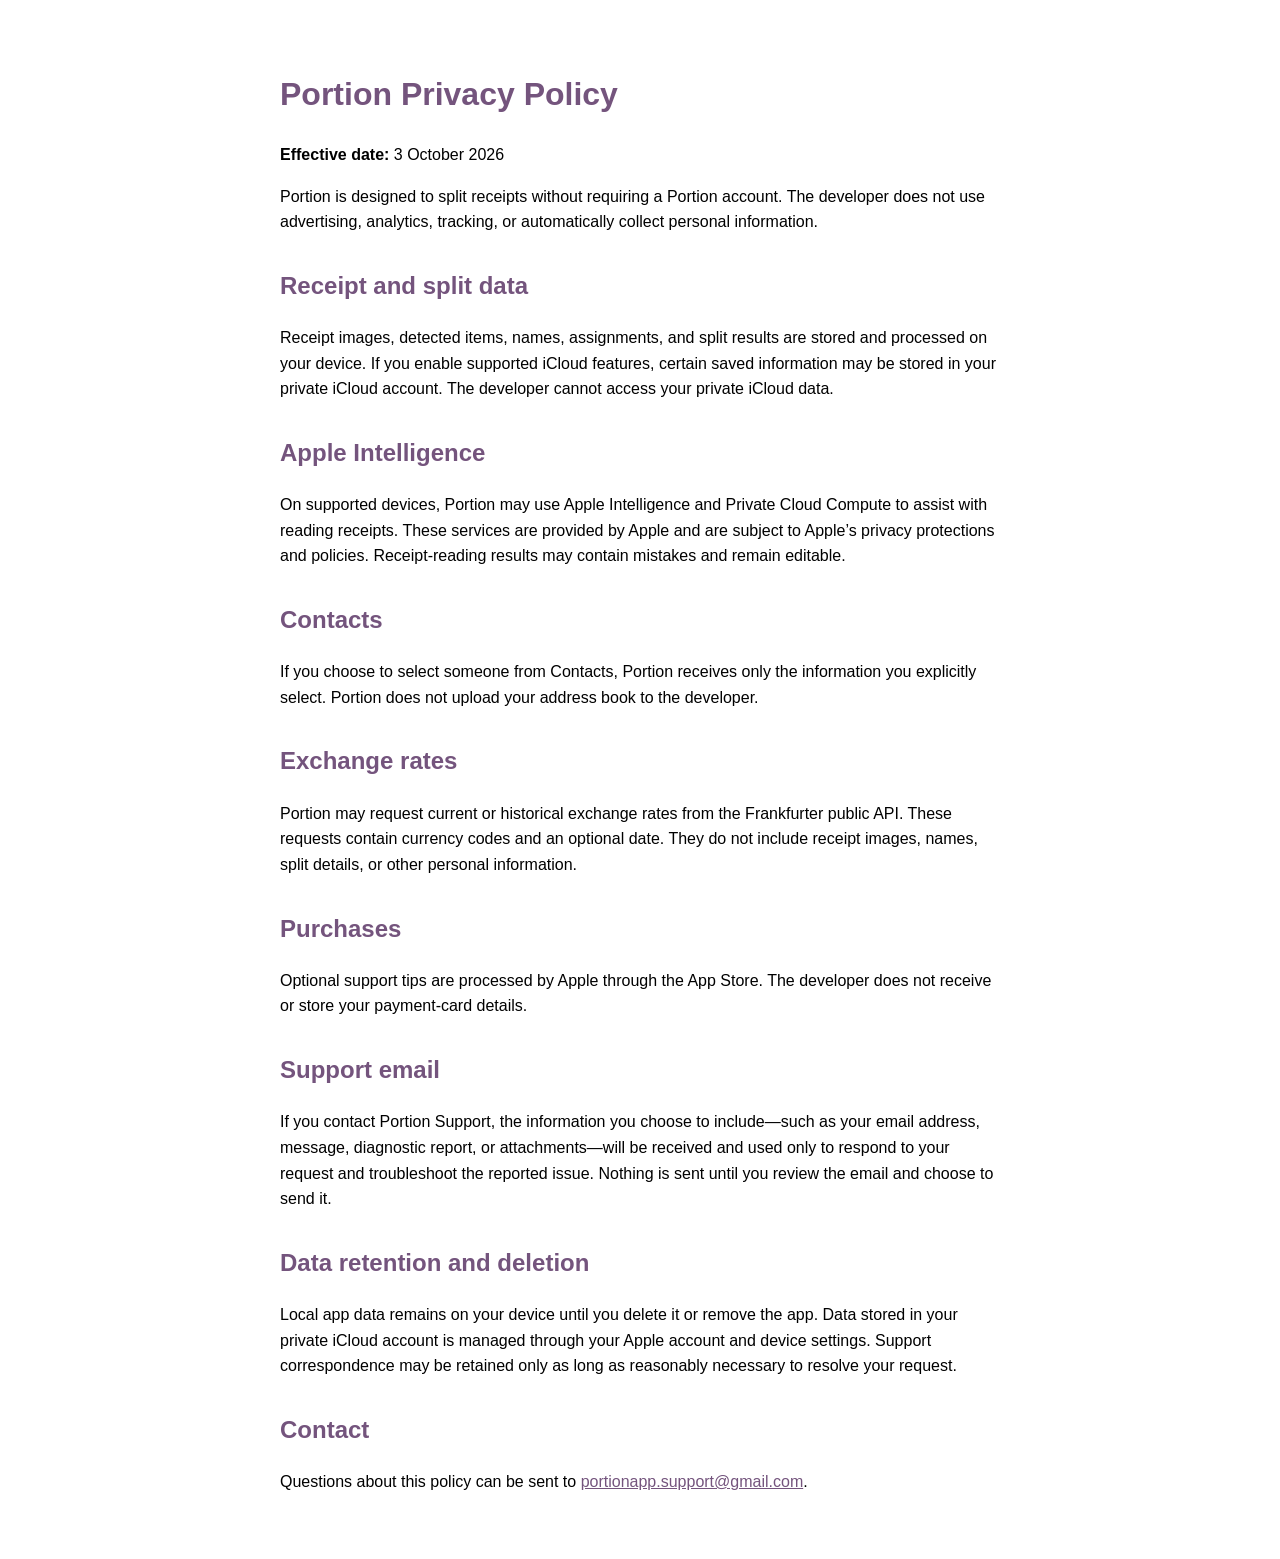
==== privacy/index.html @ 4193eb5e "Add Portion privacy policy" ====
<!doctype html>
<html lang="en">
<head>
  <meta charset="utf-8">
  <meta name="viewport" content="width=device-width, initial-scale=1">
  <title>Portion Privacy Policy</title>
  <style>
    :root { color-scheme: light dark; font-family: -apple-system, BlinkMacSystemFont, "Segoe UI", sans-serif; }
    body { max-width: 720px; margin: 0 auto; padding: 48px 24px; line-height: 1.6; }
    h1, h2 { color: #74547d; } h2 { margin-top: 2rem; } a { color: #74547d; }
  </style>
</head>
<body>
  <main>
    <h1>Portion Privacy Policy</h1>
    <p><strong>Effective date:</strong> 3 October 2026</p>
    <p>Portion is designed to split receipts without requiring a Portion account. The developer does not use advertising, analytics, tracking, or automatically collect personal information.</p>
    <h2>Receipt and split data</h2>
    <p>Receipt images, detected items, names, assignments, and split results are stored and processed on your device. If you enable supported iCloud features, certain saved information may be stored in your private iCloud account. The developer cannot access your private iCloud data.</p>
    <h2>Apple Intelligence</h2>
    <p>On supported devices, Portion may use Apple Intelligence and Private Cloud Compute to assist with reading receipts. These services are provided by Apple and are subject to Apple’s privacy protections and policies. Receipt-reading results may contain mistakes and remain editable.</p>
    <h2>Contacts</h2>
    <p>If you choose to select someone from Contacts, Portion receives only the information you explicitly select. Portion does not upload your address book to the developer.</p>
    <h2>Exchange rates</h2>
    <p>Portion may request current or historical exchange rates from the Frankfurter public API. These requests contain currency codes and an optional date. They do not include receipt images, names, split details, or other personal information.</p>
    <h2>Purchases</h2>
    <p>Optional support tips are processed by Apple through the App Store. The developer does not receive or store your payment-card details.</p>
    <h2>Support email</h2>
    <p>If you contact Portion Support, the information you choose to include—such as your email address, message, diagnostic report, or attachments—will be received and used only to respond to your request and troubleshoot the reported issue. Nothing is sent until you review the email and choose to send it.</p>
    <h2>Data retention and deletion</h2>
    <p>Local app data remains on your device until you delete it or remove the app. Data stored in your private iCloud account is managed through your Apple account and device settings. Support correspondence may be retained only as long as reasonably necessary to resolve your request.</p>
    <h2>Contact</h2>
    <p>Questions about this policy can be sent to <a href="mailto:portionapp.support@gmail.com">portionapp.support@gmail.com</a>.</p>
  </main>
</body>
</html>
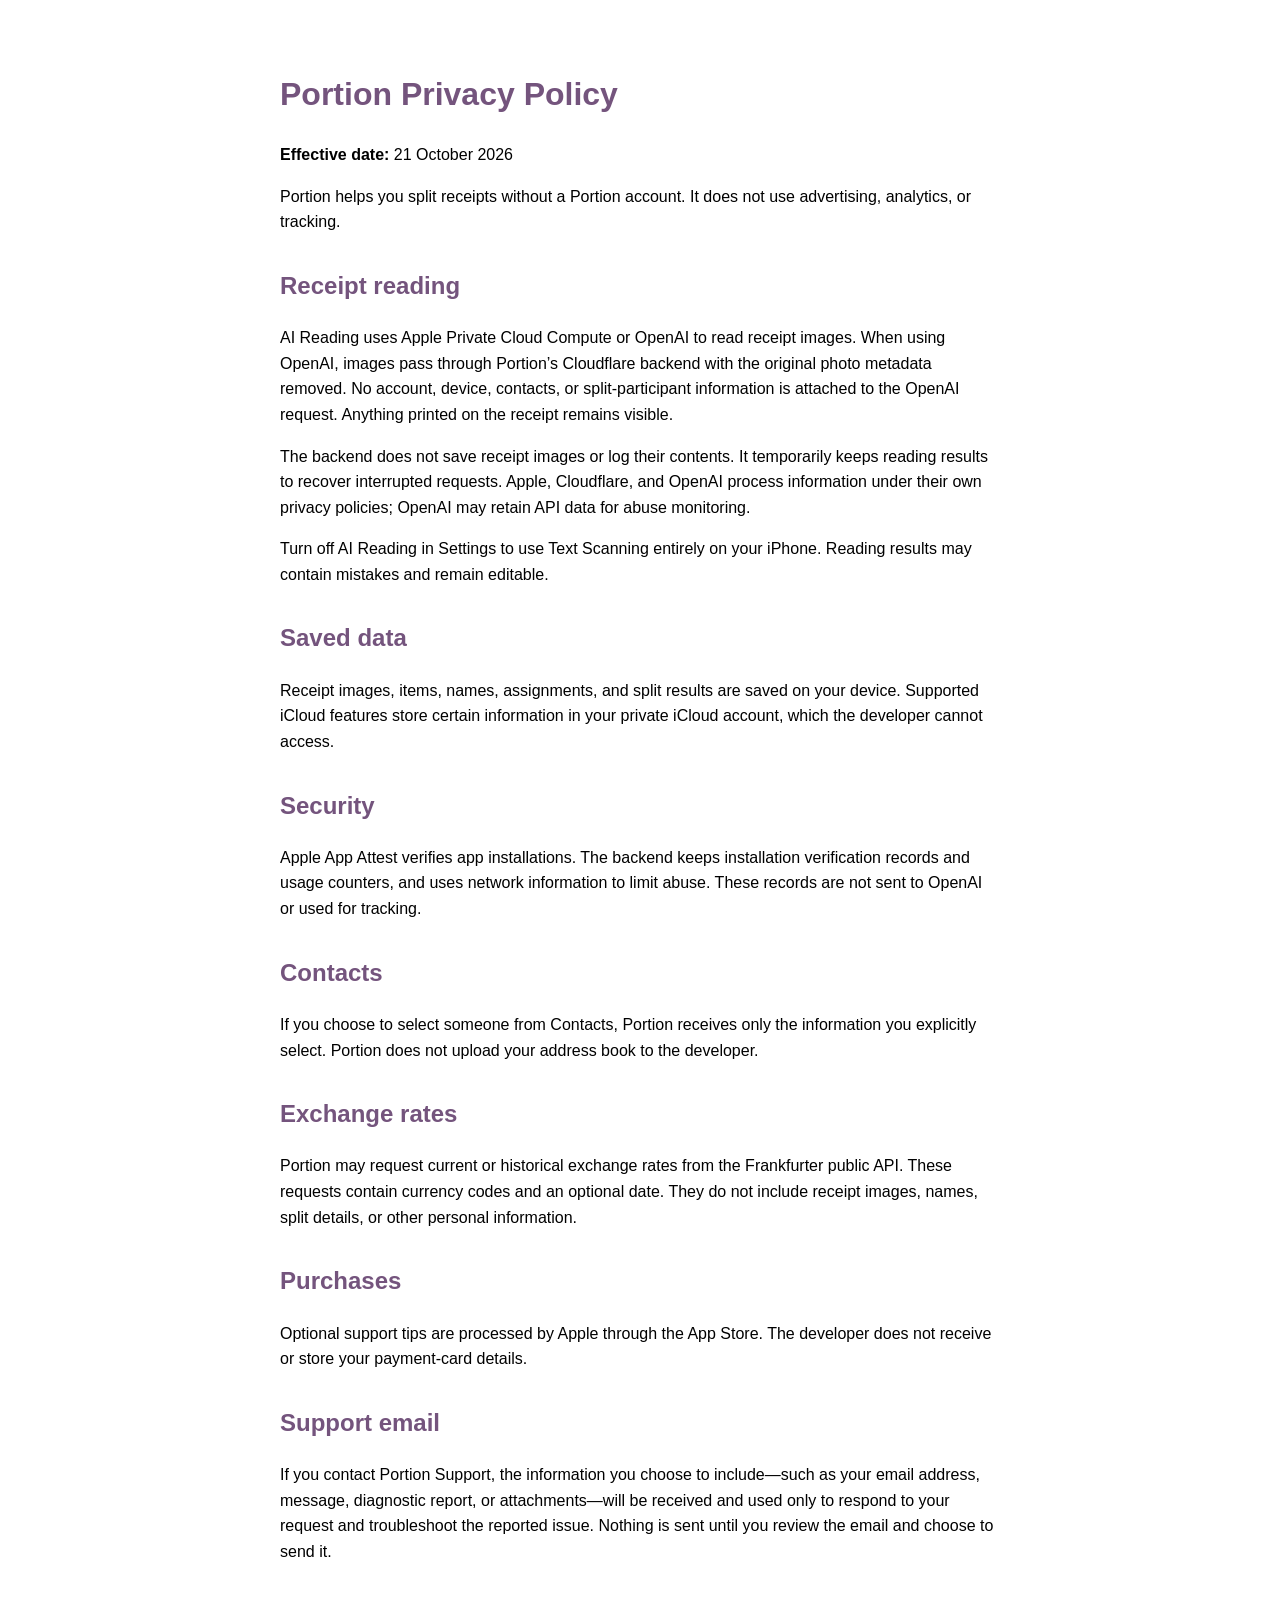
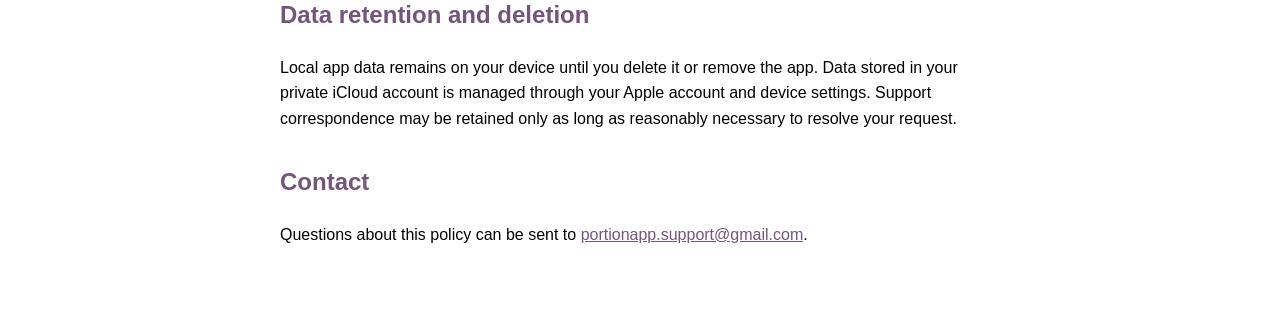
==== commit cfd0a7a0: "Clarify and simplify Portion receipt privacy policy Explain Apple PCC and OpenAI receipt reading, im" ====
--- a/privacy/index.html
+++ b/privacy/index.html
@@ -7,28 +7,43 @@
   <style>
     :root { color-scheme: light dark; font-family: -apple-system, BlinkMacSystemFont, "Segoe UI", sans-serif; }
     body { max-width: 720px; margin: 0 auto; padding: 48px 24px; line-height: 1.6; }
-    h1, h2 { color: #74547d; } h2 { margin-top: 2rem; } a { color: #74547d; }
+    h1, h2 { color: #74547d; }
+    h2 { margin-top: 2rem; }
+    a { color: #74547d; }
   </style>
 </head>
 <body>
   <main>
     <h1>Portion Privacy Policy</h1>
-    <p><strong>Effective date:</strong> 3 October 2026</p>
-    <p>Portion is designed to split receipts without requiring a Portion account. The developer does not use advertising, analytics, tracking, or automatically collect personal information.</p>
-    <h2>Receipt and split data</h2>
-    <p>Receipt images, detected items, names, assignments, and split results are stored and processed on your device. If you enable supported iCloud features, certain saved information may be stored in your private iCloud account. The developer cannot access your private iCloud data.</p>
-    <h2>Apple Intelligence</h2>
-    <p>On supported devices, Portion may use Apple Intelligence and Private Cloud Compute to assist with reading receipts. These services are provided by Apple and are subject to Apple’s privacy protections and policies. Receipt-reading results may contain mistakes and remain editable.</p>
+    <p><strong>Effective date:</strong> 21 October 2026</p>
+    <p>Portion helps you split receipts without a Portion account. It does not use advertising, analytics, or tracking.</p>
+
+    <h2>Receipt reading</h2>
+    <p>AI Reading uses Apple Private Cloud Compute or OpenAI to read receipt images. When using OpenAI, images pass through Portion’s Cloudflare backend with the original photo metadata removed. No account, device, contacts, or split-participant information is attached to the OpenAI request. Anything printed on the receipt remains visible.</p>
+    <p>The backend does not save receipt images or log their contents. It temporarily keeps reading results to recover interrupted requests. Apple, Cloudflare, and OpenAI process information under their own privacy policies; OpenAI may retain API data for abuse monitoring.</p>
+    <p>Turn off AI Reading in Settings to use Text Scanning entirely on your iPhone. Reading results may contain mistakes and remain editable.</p>
+
+    <h2>Saved data</h2>
+    <p>Receipt images, items, names, assignments, and split results are saved on your device. Supported iCloud features store certain information in your private iCloud account, which the developer cannot access.</p>
+
+    <h2>Security</h2>
+    <p>Apple App Attest verifies app installations. The backend keeps installation verification records and usage counters, and uses network information to limit abuse. These records are not sent to OpenAI or used for tracking.</p>
+
     <h2>Contacts</h2>
     <p>If you choose to select someone from Contacts, Portion receives only the information you explicitly select. Portion does not upload your address book to the developer.</p>
+
     <h2>Exchange rates</h2>
     <p>Portion may request current or historical exchange rates from the Frankfurter public API. These requests contain currency codes and an optional date. They do not include receipt images, names, split details, or other personal information.</p>
+
     <h2>Purchases</h2>
     <p>Optional support tips are processed by Apple through the App Store. The developer does not receive or store your payment-card details.</p>
+
     <h2>Support email</h2>
     <p>If you contact Portion Support, the information you choose to include—such as your email address, message, diagnostic report, or attachments—will be received and used only to respond to your request and troubleshoot the reported issue. Nothing is sent until you review the email and choose to send it.</p>
+
     <h2>Data retention and deletion</h2>
     <p>Local app data remains on your device until you delete it or remove the app. Data stored in your private iCloud account is managed through your Apple account and device settings. Support correspondence may be retained only as long as reasonably necessary to resolve your request.</p>
+
     <h2>Contact</h2>
     <p>Questions about this policy can be sent to <a href="mailto:portionapp.support@gmail.com">portionapp.support@gmail.com</a>.</p>
   </main>
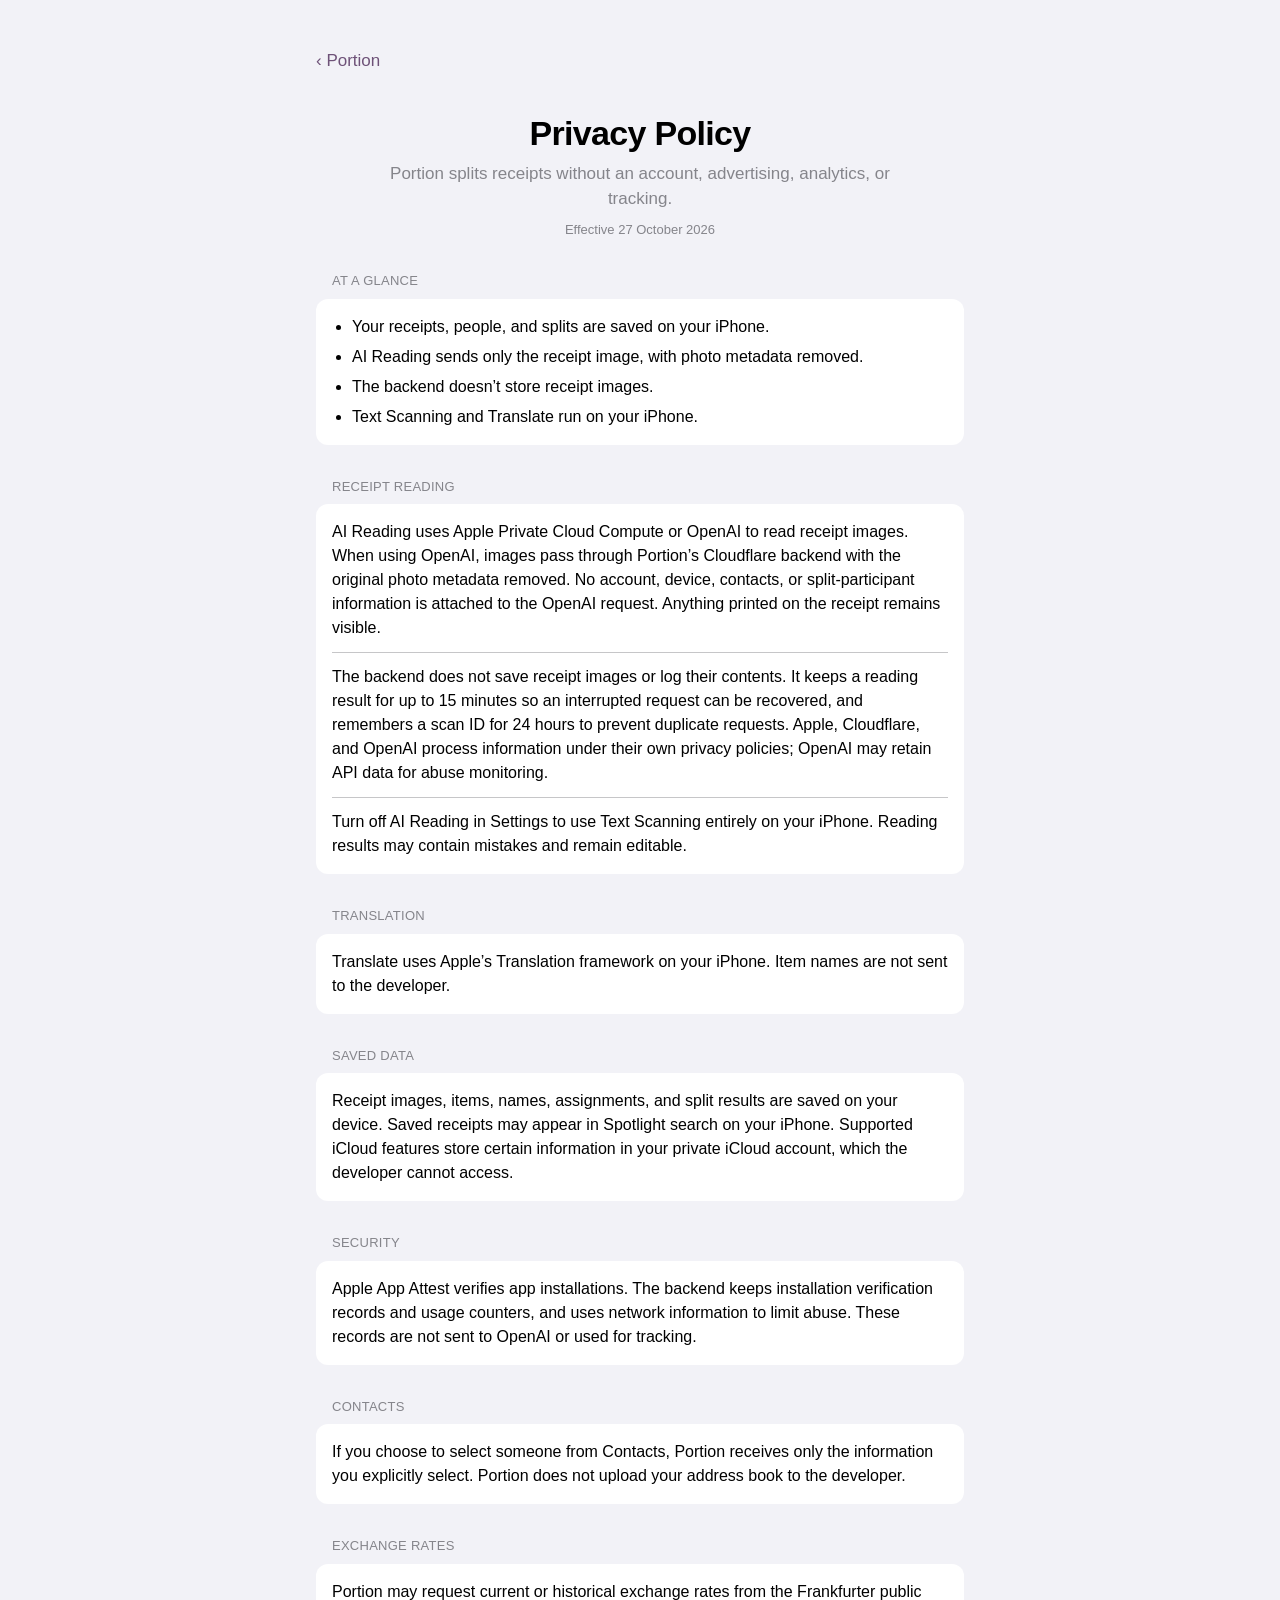
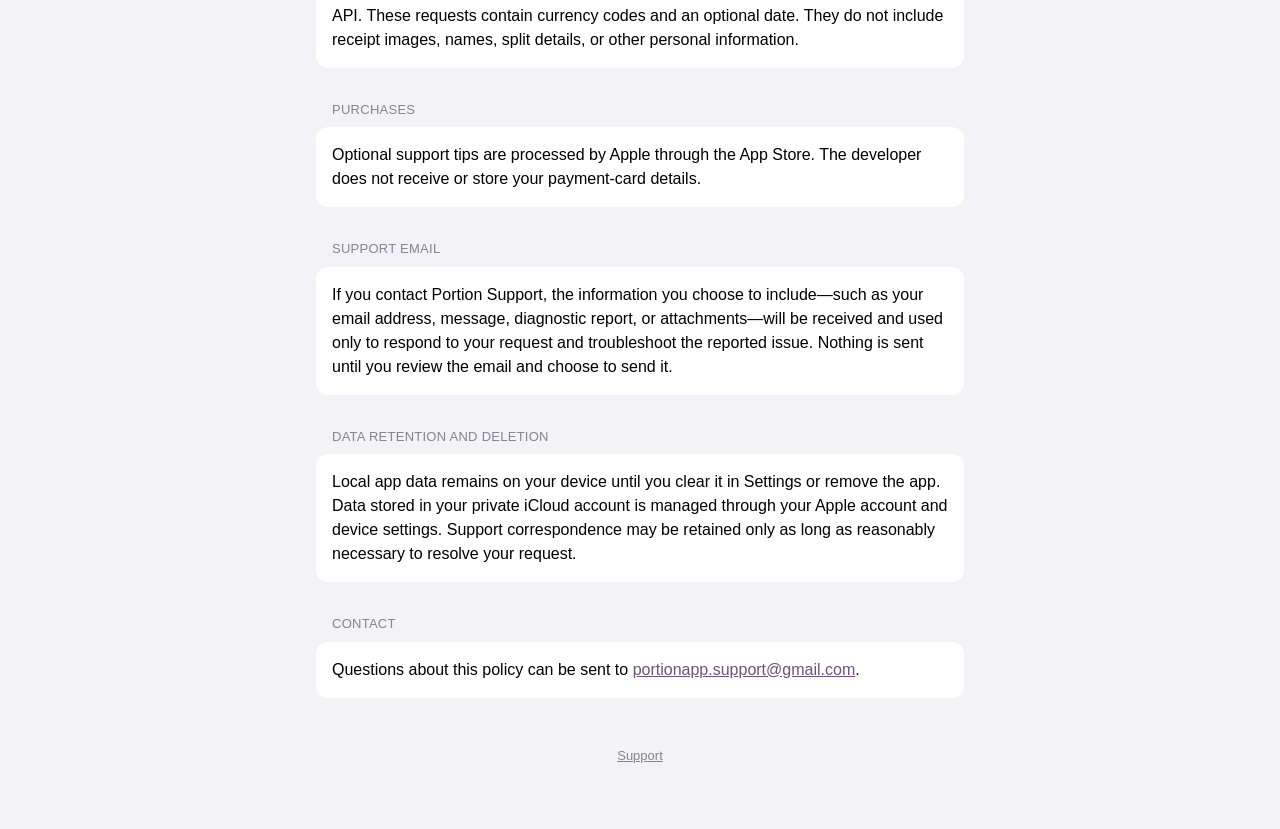
==== commit 908a7261: "Restyle site, update privacy and support" ====
--- a/privacy/index.html
+++ b/privacy/index.html
@@ -4,48 +4,81 @@
   <meta charset="utf-8">
   <meta name="viewport" content="width=device-width, initial-scale=1">
   <title>Portion Privacy Policy</title>
-  <style>
-    :root { color-scheme: light dark; font-family: -apple-system, BlinkMacSystemFont, "Segoe UI", sans-serif; }
-    body { max-width: 720px; margin: 0 auto; padding: 48px 24px; line-height: 1.6; }
-    h1, h2 { color: #74547d; }
-    h2 { margin-top: 2rem; }
-    a { color: #74547d; }
-  </style>
+  <link rel="icon" href="../icon.png">
+  <link rel="stylesheet" href="../style.css">
 </head>
 <body>
   <main>
-    <h1>Portion Privacy Policy</h1>
-    <p><strong>Effective date:</strong> 21 October 2026</p>
-    <p>Portion helps you split receipts without a Portion account. It does not use advertising, analytics, or tracking.</p>
+    <a class="back" href="../">‹ Portion</a>
+    <header class="hero">
+      <h1>Privacy Policy</h1>
+      <p class="lede">Portion splits receipts without an account, advertising, analytics, or tracking.</p>
+      <p class="meta">Effective 27 October 2026</p>
+    </header>
+
+    <h2>At a glance</h2>
+    <div class="card">
+      <ul>
+        <li>Your receipts, people, and splits are saved on your iPhone.</li>
+        <li>AI Reading sends only the receipt image, with photo metadata removed.</li>
+        <li>The backend doesn’t store receipt images.</li>
+        <li>Text Scanning and Translate run on your iPhone.</li>
+      </ul>
+    </div>
 
     <h2>Receipt reading</h2>
-    <p>AI Reading uses Apple Private Cloud Compute or OpenAI to read receipt images. When using OpenAI, images pass through Portion’s Cloudflare backend with the original photo metadata removed. No account, device, contacts, or split-participant information is attached to the OpenAI request. Anything printed on the receipt remains visible.</p>
-    <p>The backend does not save receipt images or log their contents. It temporarily keeps reading results to recover interrupted requests. Apple, Cloudflare, and OpenAI process information under their own privacy policies; OpenAI may retain API data for abuse monitoring.</p>
-    <p>Turn off AI Reading in Settings to use Text Scanning entirely on your iPhone. Reading results may contain mistakes and remain editable.</p>
+    <div class="card">
+      <p>AI Reading uses Apple Private Cloud Compute or OpenAI to read receipt images. When using OpenAI, images pass through Portion’s Cloudflare backend with the original photo metadata removed. No account, device, contacts, or split-participant information is attached to the OpenAI request. Anything printed on the receipt remains visible.</p>
+      <p>The backend does not save receipt images or log their contents. It keeps a reading result for up to 15 minutes so an interrupted request can be recovered, and remembers a scan ID for 24 hours to prevent duplicate requests. Apple, Cloudflare, and OpenAI process information under their own privacy policies; OpenAI may retain API data for abuse monitoring.</p>
+      <p>Turn off AI Reading in Settings to use Text Scanning entirely on your iPhone. Reading results may contain mistakes and remain editable.</p>
+    </div>
+
+    <h2>Translation</h2>
+    <div class="card">
+      <p>Translate uses Apple’s Translation framework on your iPhone. Item names are not sent to the developer.</p>
+    </div>
 
     <h2>Saved data</h2>
-    <p>Receipt images, items, names, assignments, and split results are saved on your device. Supported iCloud features store certain information in your private iCloud account, which the developer cannot access.</p>
+    <div class="card">
+      <p>Receipt images, items, names, assignments, and split results are saved on your device. Saved receipts may appear in Spotlight search on your iPhone. Supported iCloud features store certain information in your private iCloud account, which the developer cannot access.</p>
+    </div>
 
     <h2>Security</h2>
-    <p>Apple App Attest verifies app installations. The backend keeps installation verification records and usage counters, and uses network information to limit abuse. These records are not sent to OpenAI or used for tracking.</p>
+    <div class="card">
+      <p>Apple App Attest verifies app installations. The backend keeps installation verification records and usage counters, and uses network information to limit abuse. These records are not sent to OpenAI or used for tracking.</p>
+    </div>
 
     <h2>Contacts</h2>
-    <p>If you choose to select someone from Contacts, Portion receives only the information you explicitly select. Portion does not upload your address book to the developer.</p>
+    <div class="card">
+      <p>If you choose to select someone from Contacts, Portion receives only the information you explicitly select. Portion does not upload your address book to the developer.</p>
+    </div>
 
     <h2>Exchange rates</h2>
-    <p>Portion may request current or historical exchange rates from the Frankfurter public API. These requests contain currency codes and an optional date. They do not include receipt images, names, split details, or other personal information.</p>
+    <div class="card">
+      <p>Portion may request current or historical exchange rates from the Frankfurter public API. These requests contain currency codes and an optional date. They do not include receipt images, names, split details, or other personal information.</p>
+    </div>
 
     <h2>Purchases</h2>
-    <p>Optional support tips are processed by Apple through the App Store. The developer does not receive or store your payment-card details.</p>
+    <div class="card">
+      <p>Optional support tips are processed by Apple through the App Store. The developer does not receive or store your payment-card details.</p>
+    </div>
 
     <h2>Support email</h2>
-    <p>If you contact Portion Support, the information you choose to include—such as your email address, message, diagnostic report, or attachments—will be received and used only to respond to your request and troubleshoot the reported issue. Nothing is sent until you review the email and choose to send it.</p>
+    <div class="card">
+      <p>If you contact Portion Support, the information you choose to include—such as your email address, message, diagnostic report, or attachments—will be received and used only to respond to your request and troubleshoot the reported issue. Nothing is sent until you review the email and choose to send it.</p>
+    </div>
 
     <h2>Data retention and deletion</h2>
-    <p>Local app data remains on your device until you delete it or remove the app. Data stored in your private iCloud account is managed through your Apple account and device settings. Support correspondence may be retained only as long as reasonably necessary to resolve your request.</p>
+    <div class="card">
+      <p>Local app data remains on your device until you clear it in Settings or remove the app. Data stored in your private iCloud account is managed through your Apple account and device settings. Support correspondence may be retained only as long as reasonably necessary to resolve your request.</p>
+    </div>
 
     <h2>Contact</h2>
-    <p>Questions about this policy can be sent to <a href="mailto:portionapp.support@gmail.com">portionapp.support@gmail.com</a>.</p>
+    <div class="card">
+      <p>Questions about this policy can be sent to <a href="mailto:portionapp.support@gmail.com">portionapp.support@gmail.com</a>.</p>
+    </div>
+
+    <footer><a href="../support/">Support</a></footer>
   </main>
 </body>
 </html>
--- a/style.css
+++ b/style.css
@@ -0,0 +1,57 @@
+/* Mirrors the app: iOS grouped background, inset cards, Portion plum accent. */
+:root {
+  color-scheme: light dark;
+  --bg: #f2f2f7;
+  --card: #ffffff;
+  --label: #000000;
+  --secondary: #3c3c4399;
+  --separator: #3c3c434a;
+  --accent: #6e5278;
+  --accent-fill: #6e5278;
+  --on-accent: #ffffff;
+  font-family: -apple-system, BlinkMacSystemFont, "SF Pro Text", "Segoe UI", sans-serif;
+  -webkit-text-size-adjust: 100%;
+}
+@media (prefers-color-scheme: dark) {
+  :root {
+    --bg: #000000;
+    --card: #1c1c1e;
+    --label: #ffffff;
+    --secondary: #ebebf599;
+    --separator: #54545899;
+    --accent: #c2a3c9;
+    --accent-fill: #876694;
+  }
+}
+* { box-sizing: border-box; }
+body { margin: 0; background: var(--bg); color: var(--label); line-height: 1.5; }
+main { max-width: 680px; margin: 0 auto; padding: 48px 16px 64px; }
+a { color: var(--accent); }
+a:focus-visible { outline: 2px solid var(--accent); outline-offset: 2px; border-radius: 4px; }
+
+.back { display: inline-block; margin-bottom: 24px; text-decoration: none; font-size: 17px; }
+.hero { text-align: center; margin-bottom: 32px; }
+.hero img { width: 88px; height: 88px; border-radius: 20px; box-shadow: 0 2px 10px #0000002e; }
+h1 { font-size: 34px; line-height: 1.15; letter-spacing: -0.02em; margin: 16px 0 8px; }
+.lede { color: var(--secondary); font-size: 17px; margin: 0 auto; max-width: 30em; }
+.meta { color: var(--secondary); font-size: 13px; margin-top: 8px; }
+
+h2 { font-size: 13px; font-weight: 400; text-transform: uppercase; letter-spacing: 0.02em; color: var(--secondary); margin: 32px 16px 8px; }
+.card { background: var(--card); border-radius: 12px; padding: 4px 16px; }
+.card p, .card ul { margin: 12px 0; }
+.card ul { padding-left: 20px; }
+.card li + li { margin-top: 6px; }
+.card > * + * { border-top: 0.5px solid var(--separator); padding-top: 12px; }
+.card ul > li { border: 0; padding: 0; }
+.card h3 { font-size: 17px; margin: 12px 0 4px; }
+.card h3 + p { border: 0; padding-top: 0; margin-top: 0; }
+
+.rows { list-style: none; padding: 0; margin: 0; }
+.rows a { display: flex; justify-content: space-between; align-items: center; min-height: 44px; padding: 10px 0; color: var(--label); text-decoration: none; font-size: 17px; }
+.rows li + li { border-top: 0.5px solid var(--separator); }
+.rows a::after { content: "›"; color: var(--secondary); font-size: 22px; }
+
+.button { display: block; text-align: center; background: var(--accent-fill); color: var(--on-accent); text-decoration: none; font-weight: 600; font-size: 17px; padding: 14px; border-radius: 12px; margin: 16px 0 8px; }
+.footnote { color: var(--secondary); font-size: 13px; margin: 8px 16px 0; }
+footer { text-align: center; color: var(--secondary); font-size: 13px; margin-top: 48px; }
+footer a { color: var(--secondary); }
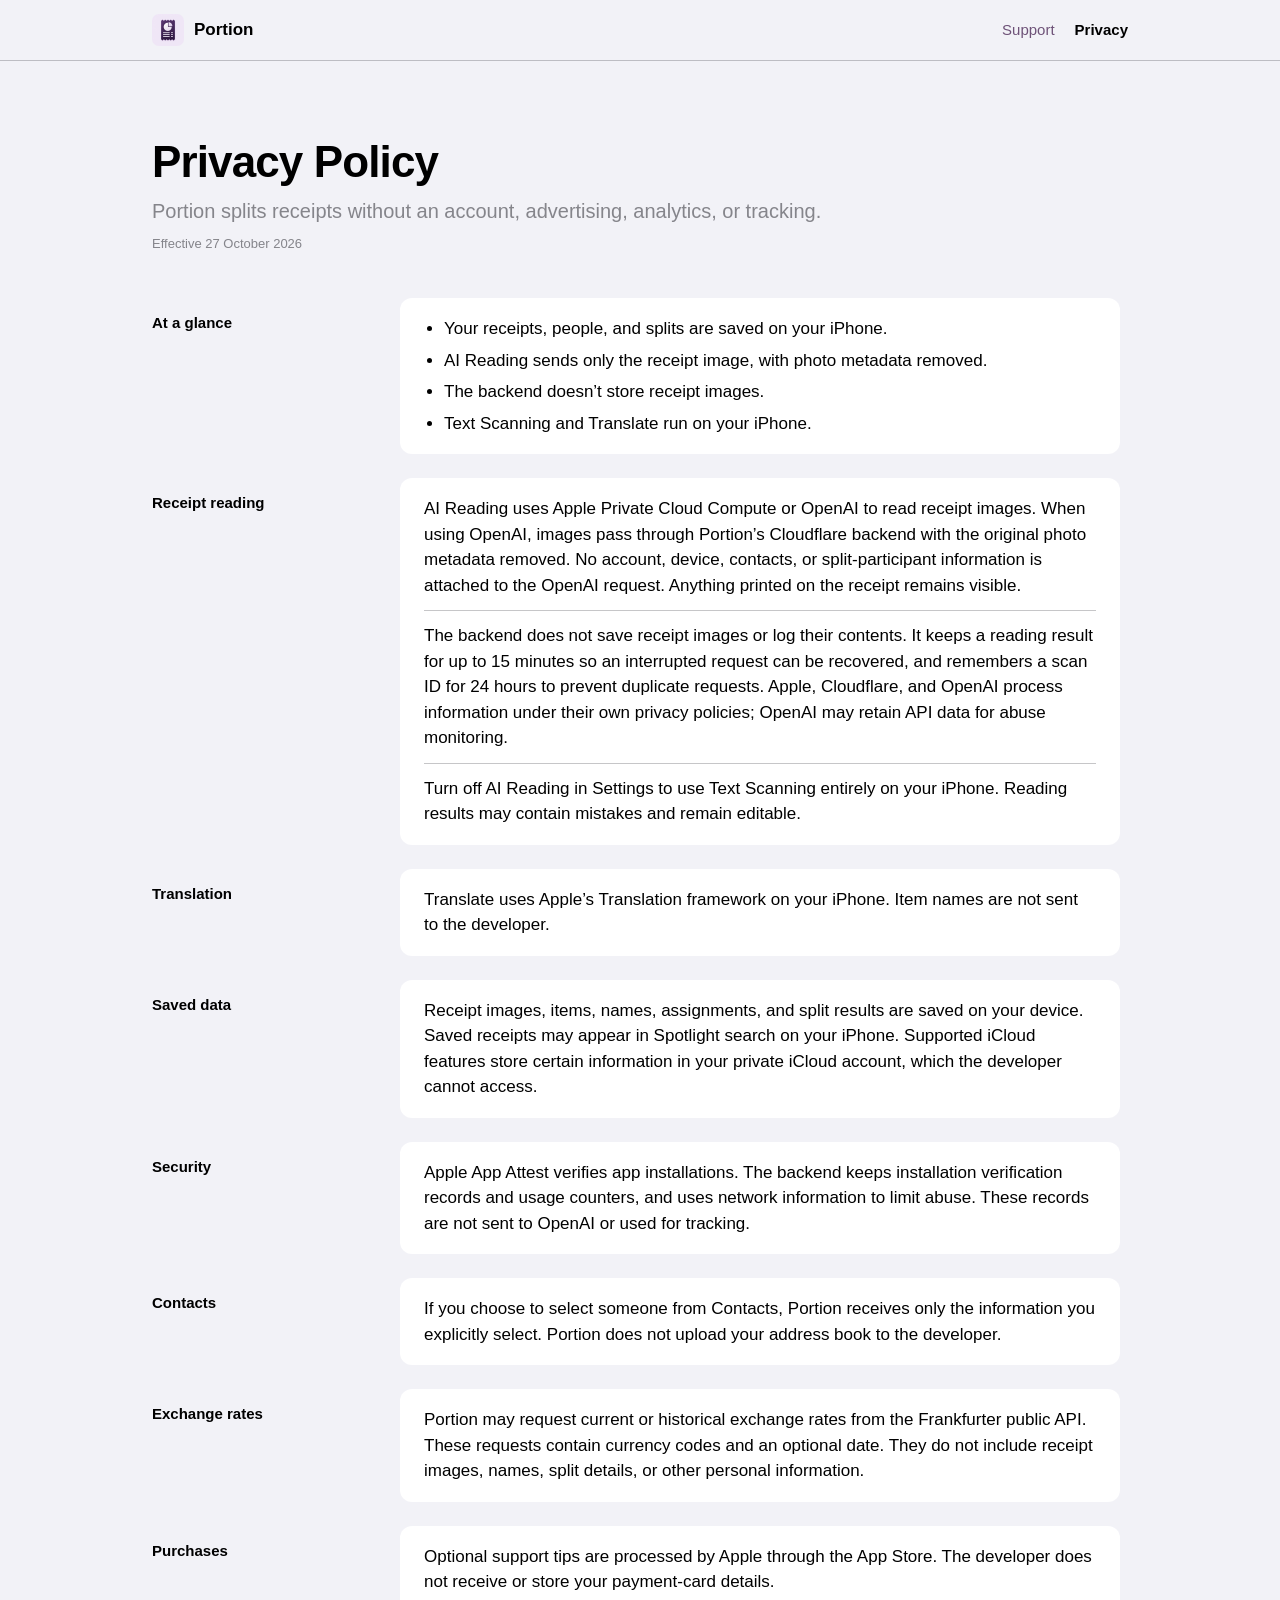
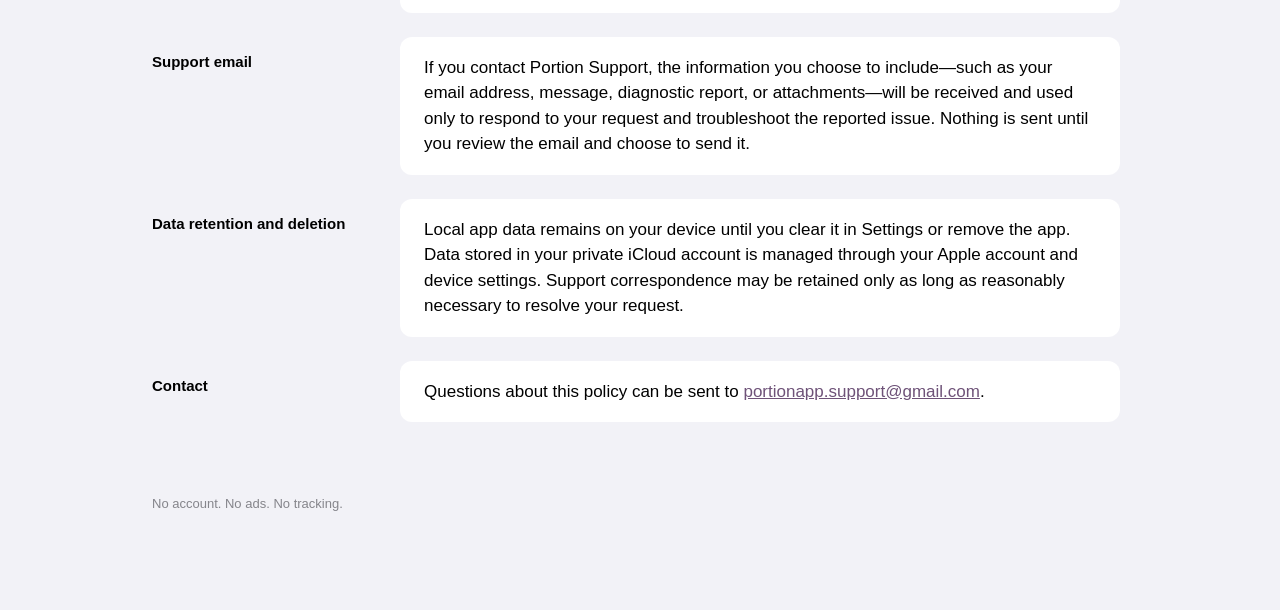
==== commit 7e0f5545: "Website layout on laptops: top bar, left-aligned text, section titles beside content" ====
--- a/privacy/index.html
+++ b/privacy/index.html
@@ -8,13 +8,18 @@
   <link rel="stylesheet" href="../style.css">
 </head>
 <body>
-  <main>
-    <a class="back" href="../">‹ Portion</a>
-    <header class="hero">
+  <header class="site">
+    <div class="site-inner">
+      <a class="brand" href="../"><img src="../icon.png" alt="">Portion</a>
+      <nav><a href="../support/">Support</a><a href="./" aria-current="page">Privacy</a></nav>
+    </div>
+  </header>
+  <main class="doc">
+    <section class="hero">
       <h1>Privacy Policy</h1>
       <p class="lede">Portion splits receipts without an account, advertising, analytics, or tracking.</p>
       <p class="meta">Effective 27 October 2026</p>
-    </header>
+    </section>
 
     <h2>At a glance</h2>
     <div class="card">
@@ -78,7 +83,7 @@
       <p>Questions about this policy can be sent to <a href="mailto:portionapp.support@gmail.com">portionapp.support@gmail.com</a>.</p>
     </div>
 
-    <footer><a href="../support/">Support</a></footer>
+    <footer>No account. No ads. No tracking.</footer>
   </main>
 </body>
 </html>
--- a/style.css
+++ b/style.css
@@ -25,15 +25,22 @@
 }
 * { box-sizing: border-box; }
 body { margin: 0; background: var(--bg); color: var(--label); line-height: 1.5; }
-main { max-width: 680px; margin: 0 auto; padding: 48px 16px 64px; }
 a { color: var(--accent); }
 a:focus-visible { outline: 2px solid var(--accent); outline-offset: 2px; border-radius: 4px; }
 
-.back { display: inline-block; margin-bottom: 24px; text-decoration: none; font-size: 17px; }
-.hero { text-align: center; margin-bottom: 32px; }
+.site { border-bottom: 0.5px solid var(--separator); }
+.site-inner { max-width: 1040px; margin: 0 auto; padding: 12px 16px; display: flex; align-items: center; justify-content: space-between; gap: 16px; }
+.brand { display: flex; align-items: center; gap: 10px; color: var(--label); text-decoration: none; font-weight: 600; font-size: 17px; }
+.brand img { width: 32px; height: 32px; border-radius: 7px; }
+.site nav { display: flex; gap: 20px; }
+.site nav a { text-decoration: none; font-size: 15px; }
+.site nav a[aria-current] { color: var(--label); font-weight: 600; }
+
+main { max-width: 1040px; margin: 0 auto; padding: 40px 16px 64px; }
+.hero { margin-bottom: 32px; }
 .hero img { width: 88px; height: 88px; border-radius: 20px; box-shadow: 0 2px 10px #0000002e; }
-h1 { font-size: 34px; line-height: 1.15; letter-spacing: -0.02em; margin: 16px 0 8px; }
-.lede { color: var(--secondary); font-size: 17px; margin: 0 auto; max-width: 30em; }
+h1 { font-size: 34px; line-height: 1.15; letter-spacing: -0.02em; margin: 12px 0 8px; }
+.lede { color: var(--secondary); font-size: 17px; margin: 0; max-width: 36em; }
 .meta { color: var(--secondary); font-size: 13px; margin-top: 8px; }
 
 h2 { font-size: 13px; font-weight: 400; text-transform: uppercase; letter-spacing: 0.02em; color: var(--secondary); margin: 32px 16px 8px; }
@@ -42,16 +49,23 @@
 .card ul { padding-left: 20px; }
 .card li + li { margin-top: 6px; }
 .card > * + * { border-top: 0.5px solid var(--separator); padding-top: 12px; }
-.card ul > li { border: 0; padding: 0; }
 .card h3 { font-size: 17px; margin: 12px 0 4px; }
 .card h3 + p { border: 0; padding-top: 0; margin-top: 0; }
 
-.rows { list-style: none; padding: 0; margin: 0; }
-.rows a { display: flex; justify-content: space-between; align-items: center; min-height: 44px; padding: 10px 0; color: var(--label); text-decoration: none; font-size: 17px; }
-.rows li + li { border-top: 0.5px solid var(--separator); }
-.rows a::after { content: "›"; color: var(--secondary); font-size: 22px; }
+.button { display: inline-block; background: var(--accent-fill); color: var(--on-accent); text-decoration: none; font-weight: 600; font-size: 17px; padding: 12px 28px; border-radius: 12px; margin: 20px 0 6px; }
+.footnote { color: var(--secondary); font-size: 13px; margin: 0; }
+footer { color: var(--secondary); font-size: 13px; margin-top: 48px; }
 
-.button { display: block; text-align: center; background: var(--accent-fill); color: var(--on-accent); text-decoration: none; font-weight: 600; font-size: 17px; padding: 14px; border-radius: 12px; margin: 16px 0 8px; }
-.footnote { color: var(--secondary); font-size: 13px; margin: 8px 16px 0; }
-footer { text-align: center; color: var(--secondary); font-size: 13px; margin-top: 48px; }
-footer a { color: var(--secondary); }
+/* Laptop and desktop: section titles in a left column, text beside them. */
+@media (min-width: 768px) {
+  body { font-size: 17px; }
+  .site-inner { padding: 14px 32px; }
+  main { padding: 64px 32px 96px; }
+  h1 { font-size: 44px; }
+  .lede { font-size: 20px; }
+  main.doc { display: grid; grid-template-columns: 200px minmax(0, 720px); column-gap: 48px; align-items: start; }
+  main.doc > * { grid-column: 2; }
+  main.doc > .hero, main.doc > footer { grid-column: 1 / -1; }
+  main.doc > h2 { grid-column: 1; margin: 0 0 24px; padding-top: 14px; text-transform: none; letter-spacing: 0; font-size: 15px; font-weight: 600; color: var(--label); }
+  main.doc > .card { margin-bottom: 24px; padding: 6px 24px; }
+}
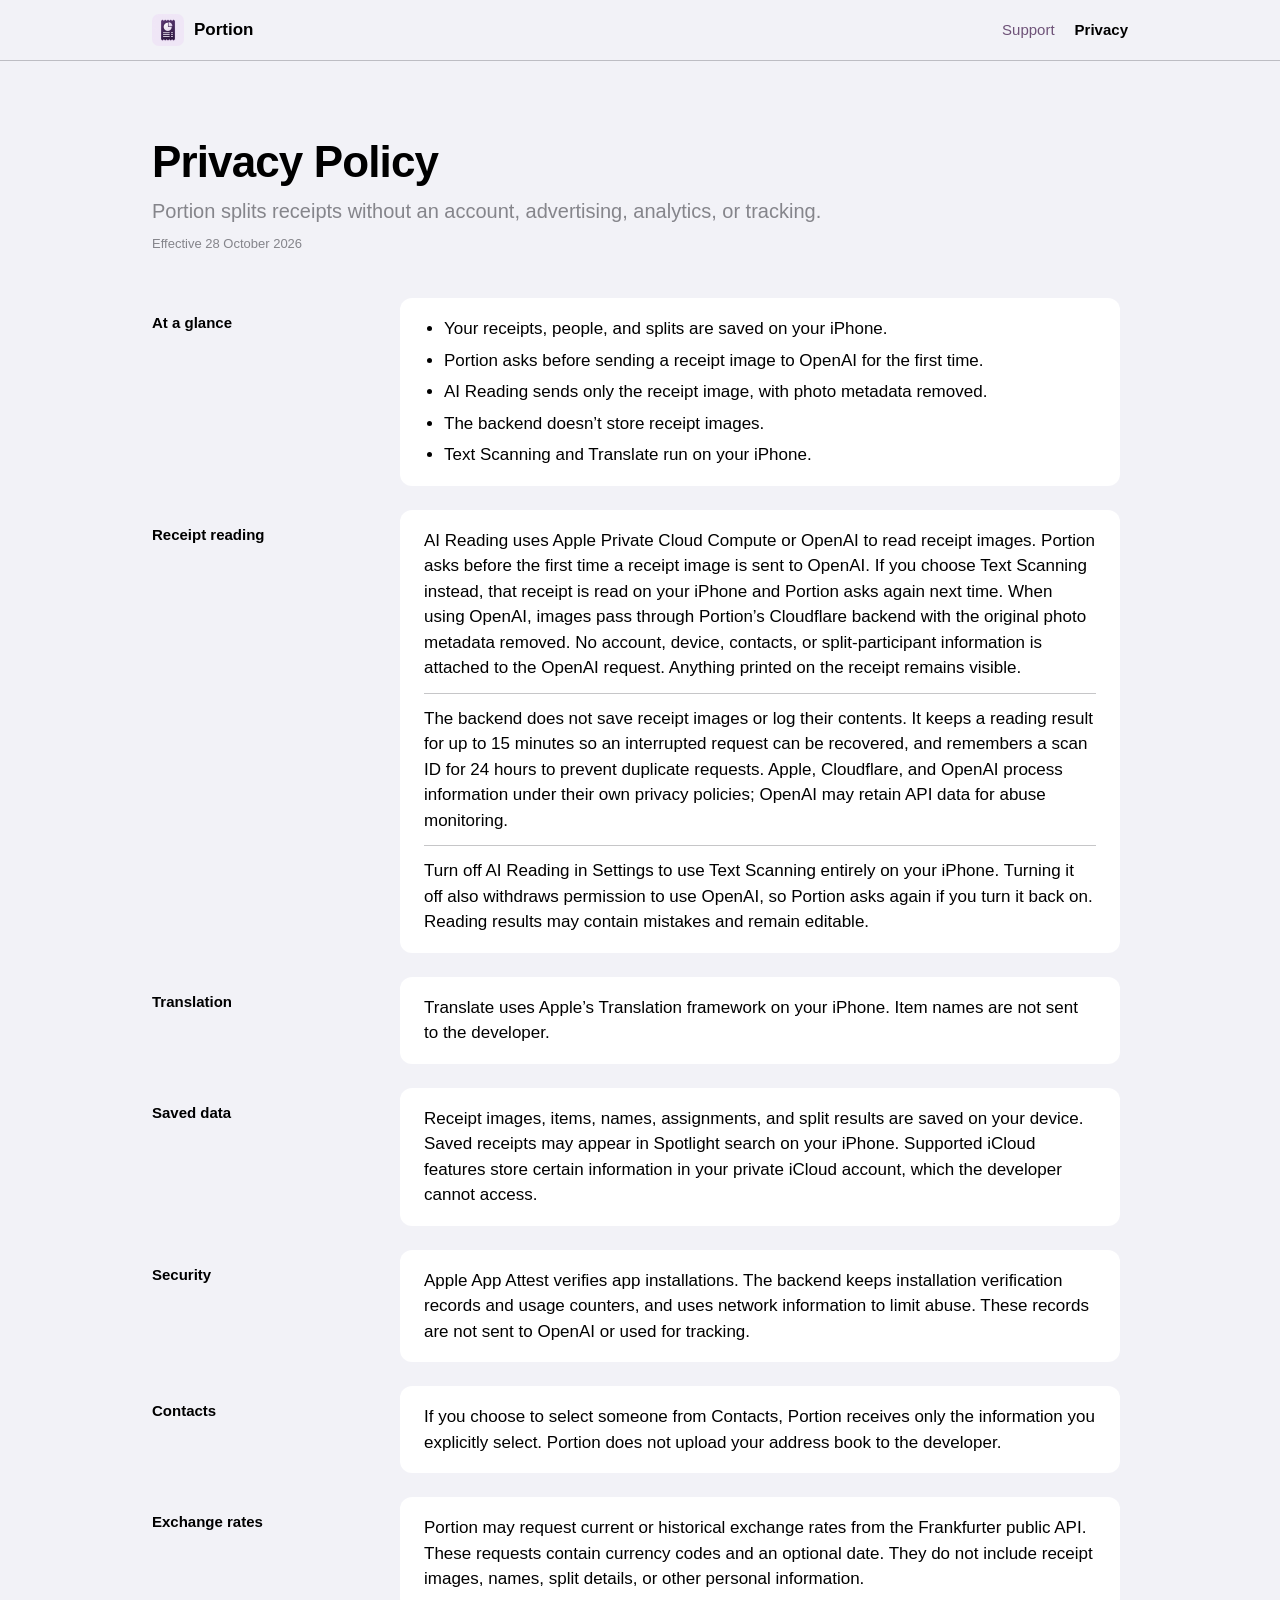
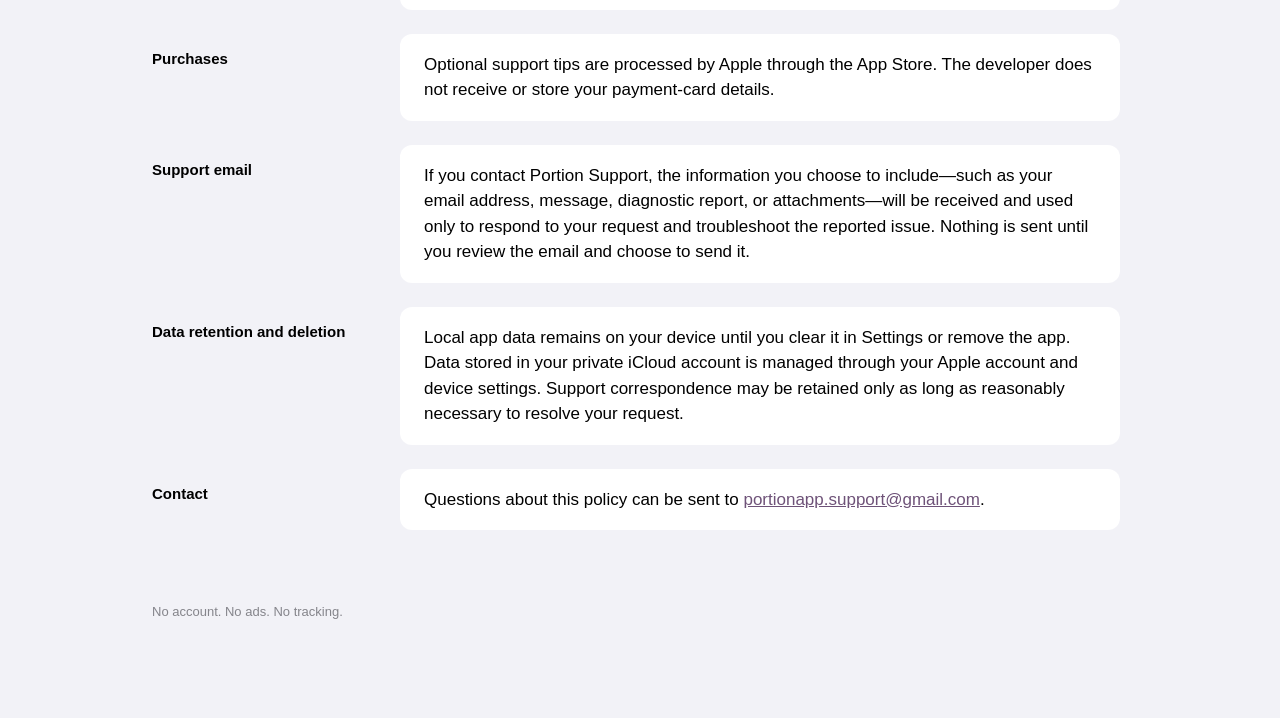
==== commit 846d73b4: "Say in the privacy policy that Portion asks before using OpenAI Copied from ReceiptSplitter commit c" ====
--- a/privacy/index.html
+++ b/privacy/index.html
@@ -18,13 +18,14 @@
     <section class="hero">
       <h1>Privacy Policy</h1>
       <p class="lede">Portion splits receipts without an account, advertising, analytics, or tracking.</p>
-      <p class="meta">Effective 27 October 2026</p>
+      <p class="meta">Effective 28 October 2026</p>
     </section>
 
     <h2>At a glance</h2>
     <div class="card">
       <ul>
         <li>Your receipts, people, and splits are saved on your iPhone.</li>
+        <li>Portion asks before sending a receipt image to OpenAI for the first time.</li>
         <li>AI Reading sends only the receipt image, with photo metadata removed.</li>
         <li>The backend doesn’t store receipt images.</li>
         <li>Text Scanning and Translate run on your iPhone.</li>
@@ -33,9 +34,9 @@
 
     <h2>Receipt reading</h2>
     <div class="card">
-      <p>AI Reading uses Apple Private Cloud Compute or OpenAI to read receipt images. When using OpenAI, images pass through Portion’s Cloudflare backend with the original photo metadata removed. No account, device, contacts, or split-participant information is attached to the OpenAI request. Anything printed on the receipt remains visible.</p>
+      <p>AI Reading uses Apple Private Cloud Compute or OpenAI to read receipt images. Portion asks before the first time a receipt image is sent to OpenAI. If you choose Text Scanning instead, that receipt is read on your iPhone and Portion asks again next time. When using OpenAI, images pass through Portion’s Cloudflare backend with the original photo metadata removed. No account, device, contacts, or split-participant information is attached to the OpenAI request. Anything printed on the receipt remains visible.</p>
       <p>The backend does not save receipt images or log their contents. It keeps a reading result for up to 15 minutes so an interrupted request can be recovered, and remembers a scan ID for 24 hours to prevent duplicate requests. Apple, Cloudflare, and OpenAI process information under their own privacy policies; OpenAI may retain API data for abuse monitoring.</p>
-      <p>Turn off AI Reading in Settings to use Text Scanning entirely on your iPhone. Reading results may contain mistakes and remain editable.</p>
+      <p>Turn off AI Reading in Settings to use Text Scanning entirely on your iPhone. Turning it off also withdraws permission to use OpenAI, so Portion asks again if you turn it back on. Reading results may contain mistakes and remain editable.</p>
     </div>
 
     <h2>Translation</h2>
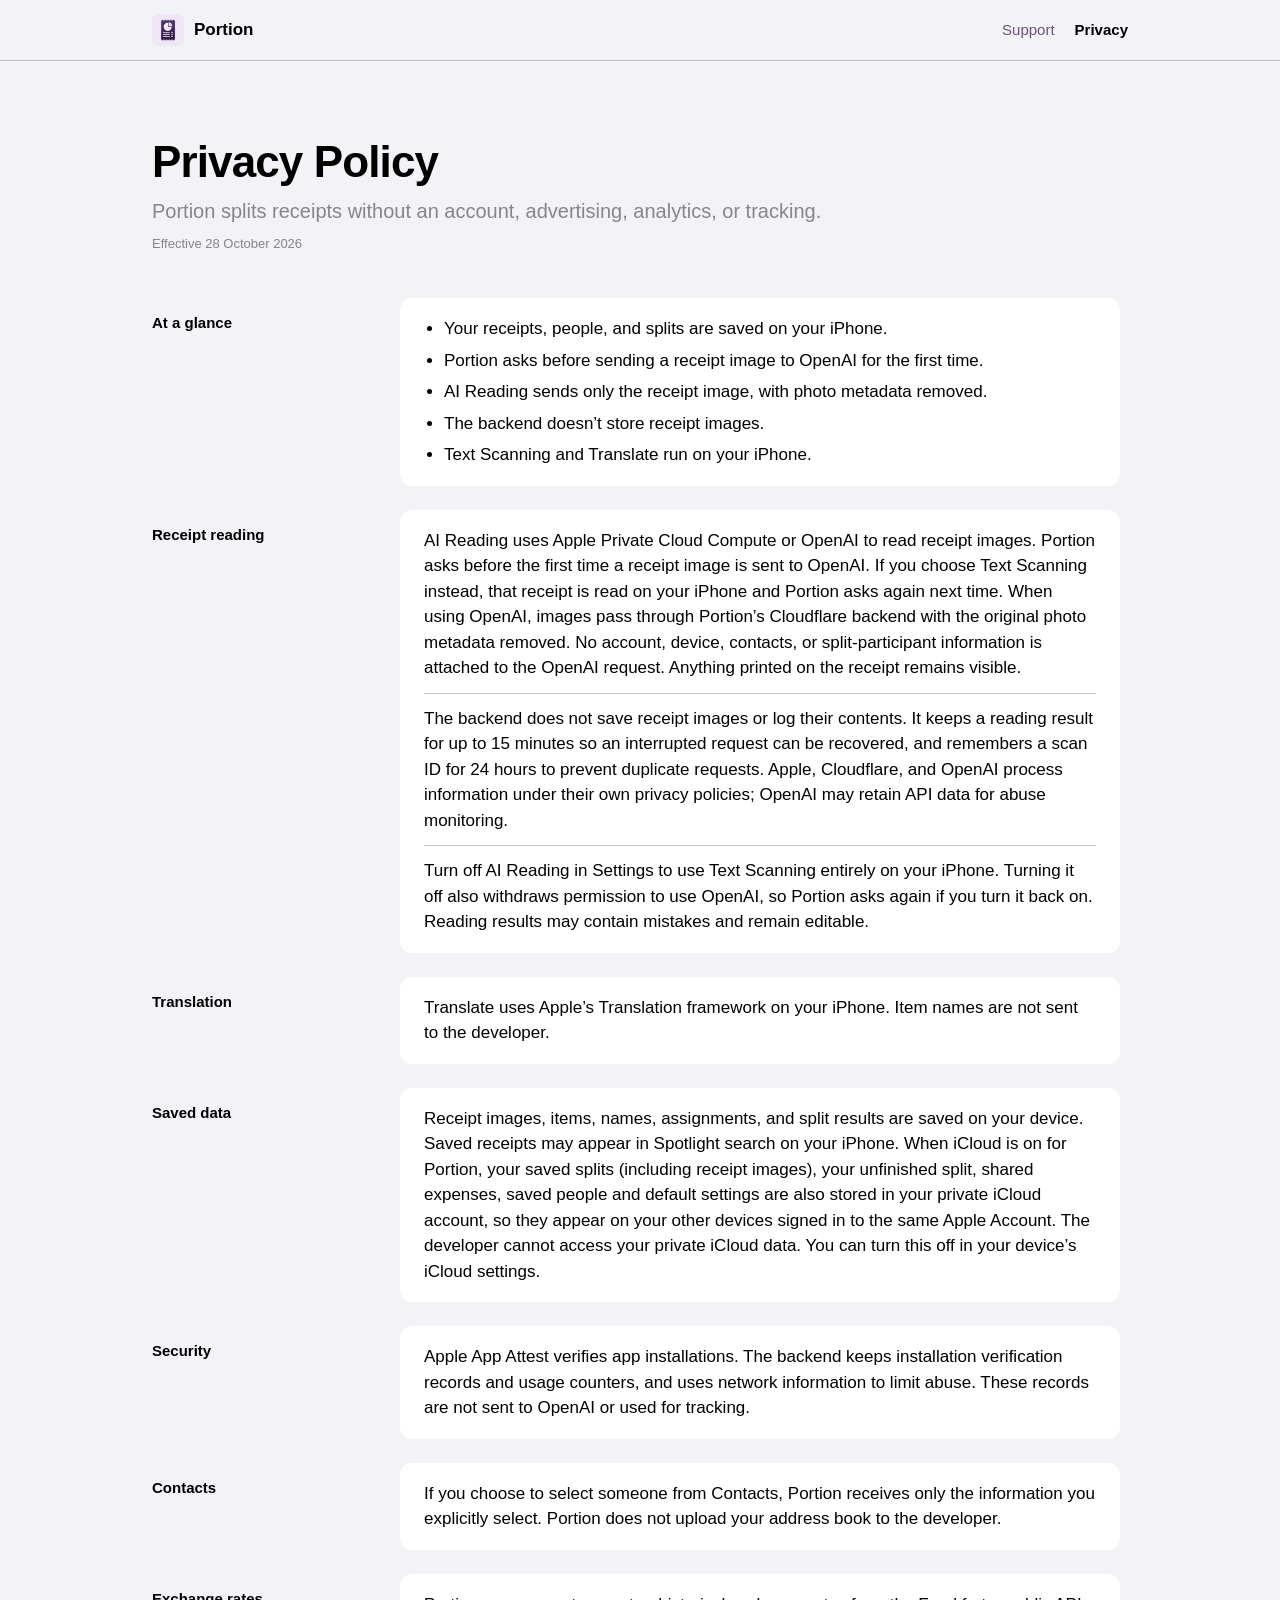
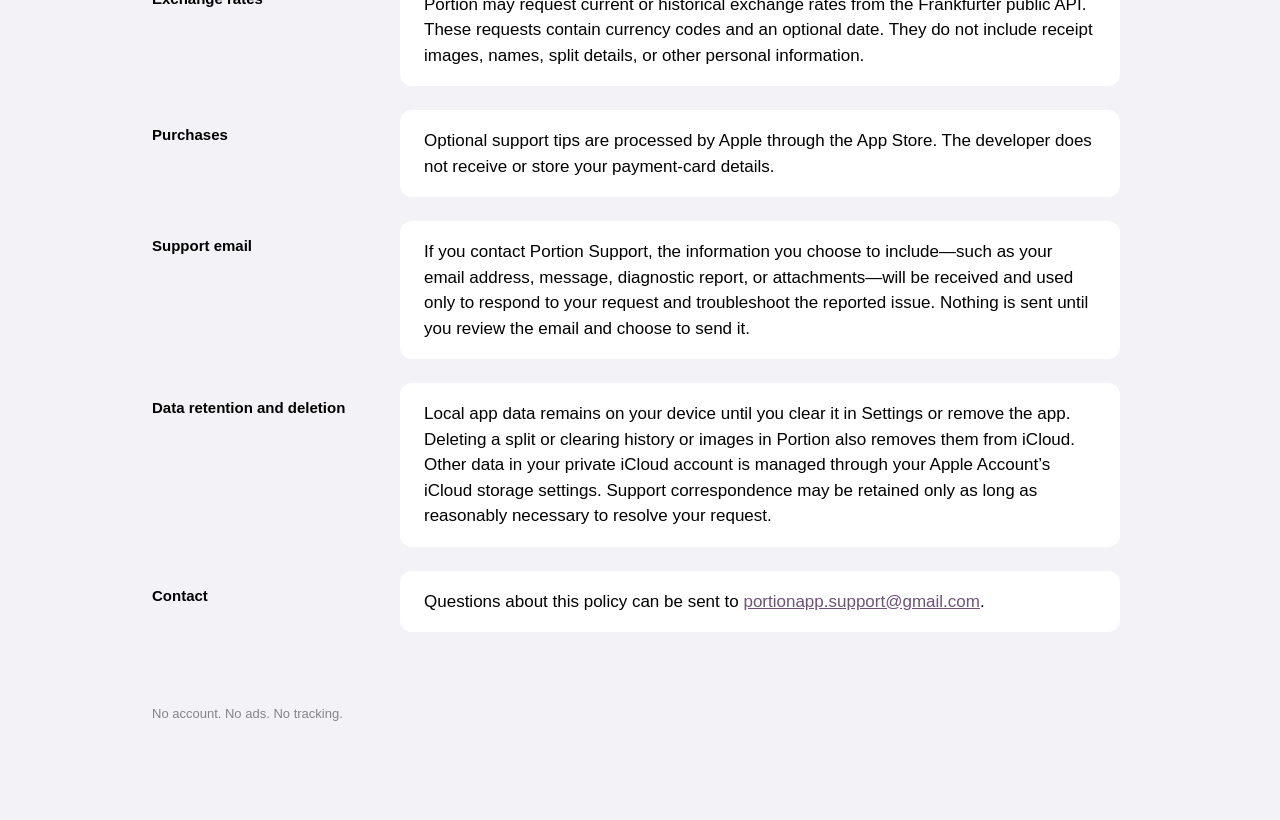
==== commit 8a11ceec: "Say in the privacy policy what iCloud sync stores Co-Authored-By: Claude Opus 5.5 <noreply@anthropic" ====
--- a/privacy/index.html
+++ b/privacy/index.html
@@ -46,7 +46,7 @@
 
     <h2>Saved data</h2>
     <div class="card">
-      <p>Receipt images, items, names, assignments, and split results are saved on your device. Saved receipts may appear in Spotlight search on your iPhone. Supported iCloud features store certain information in your private iCloud account, which the developer cannot access.</p>
+      <p>Receipt images, items, names, assignments, and split results are saved on your device. Saved receipts may appear in Spotlight search on your iPhone. When iCloud is on for Portion, your saved splits (including receipt images), your unfinished split, shared expenses, saved people and default settings are also stored in your private iCloud account, so they appear on your other devices signed in to the same Apple Account. The developer cannot access your private iCloud data. You can turn this off in your device’s iCloud settings.</p>
     </div>
 
     <h2>Security</h2>
@@ -76,7 +76,7 @@
 
     <h2>Data retention and deletion</h2>
     <div class="card">
-      <p>Local app data remains on your device until you clear it in Settings or remove the app. Data stored in your private iCloud account is managed through your Apple account and device settings. Support correspondence may be retained only as long as reasonably necessary to resolve your request.</p>
+      <p>Local app data remains on your device until you clear it in Settings or remove the app. Deleting a split or clearing history or images in Portion also removes them from iCloud. Other data in your private iCloud account is managed through your Apple Account’s iCloud storage settings. Support correspondence may be retained only as long as reasonably necessary to resolve your request.</p>
     </div>
 
     <h2>Contact</h2>
